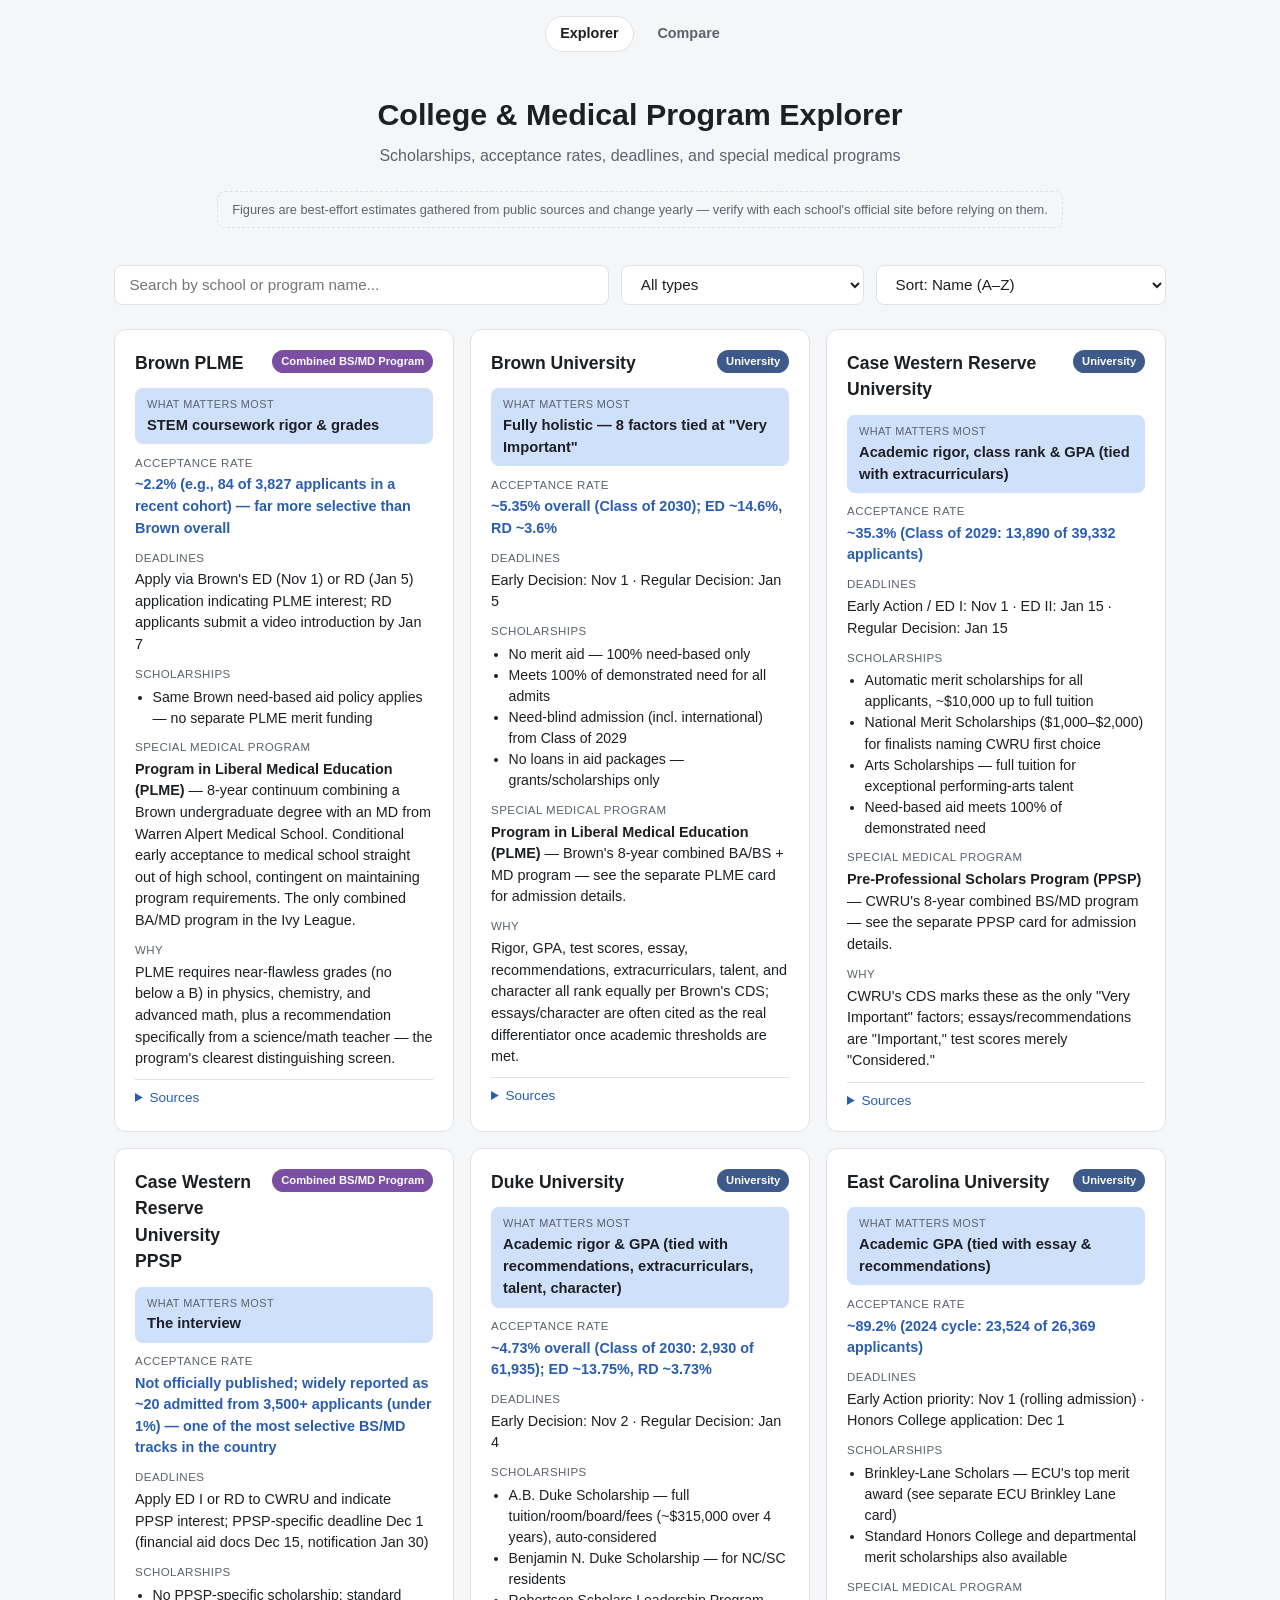
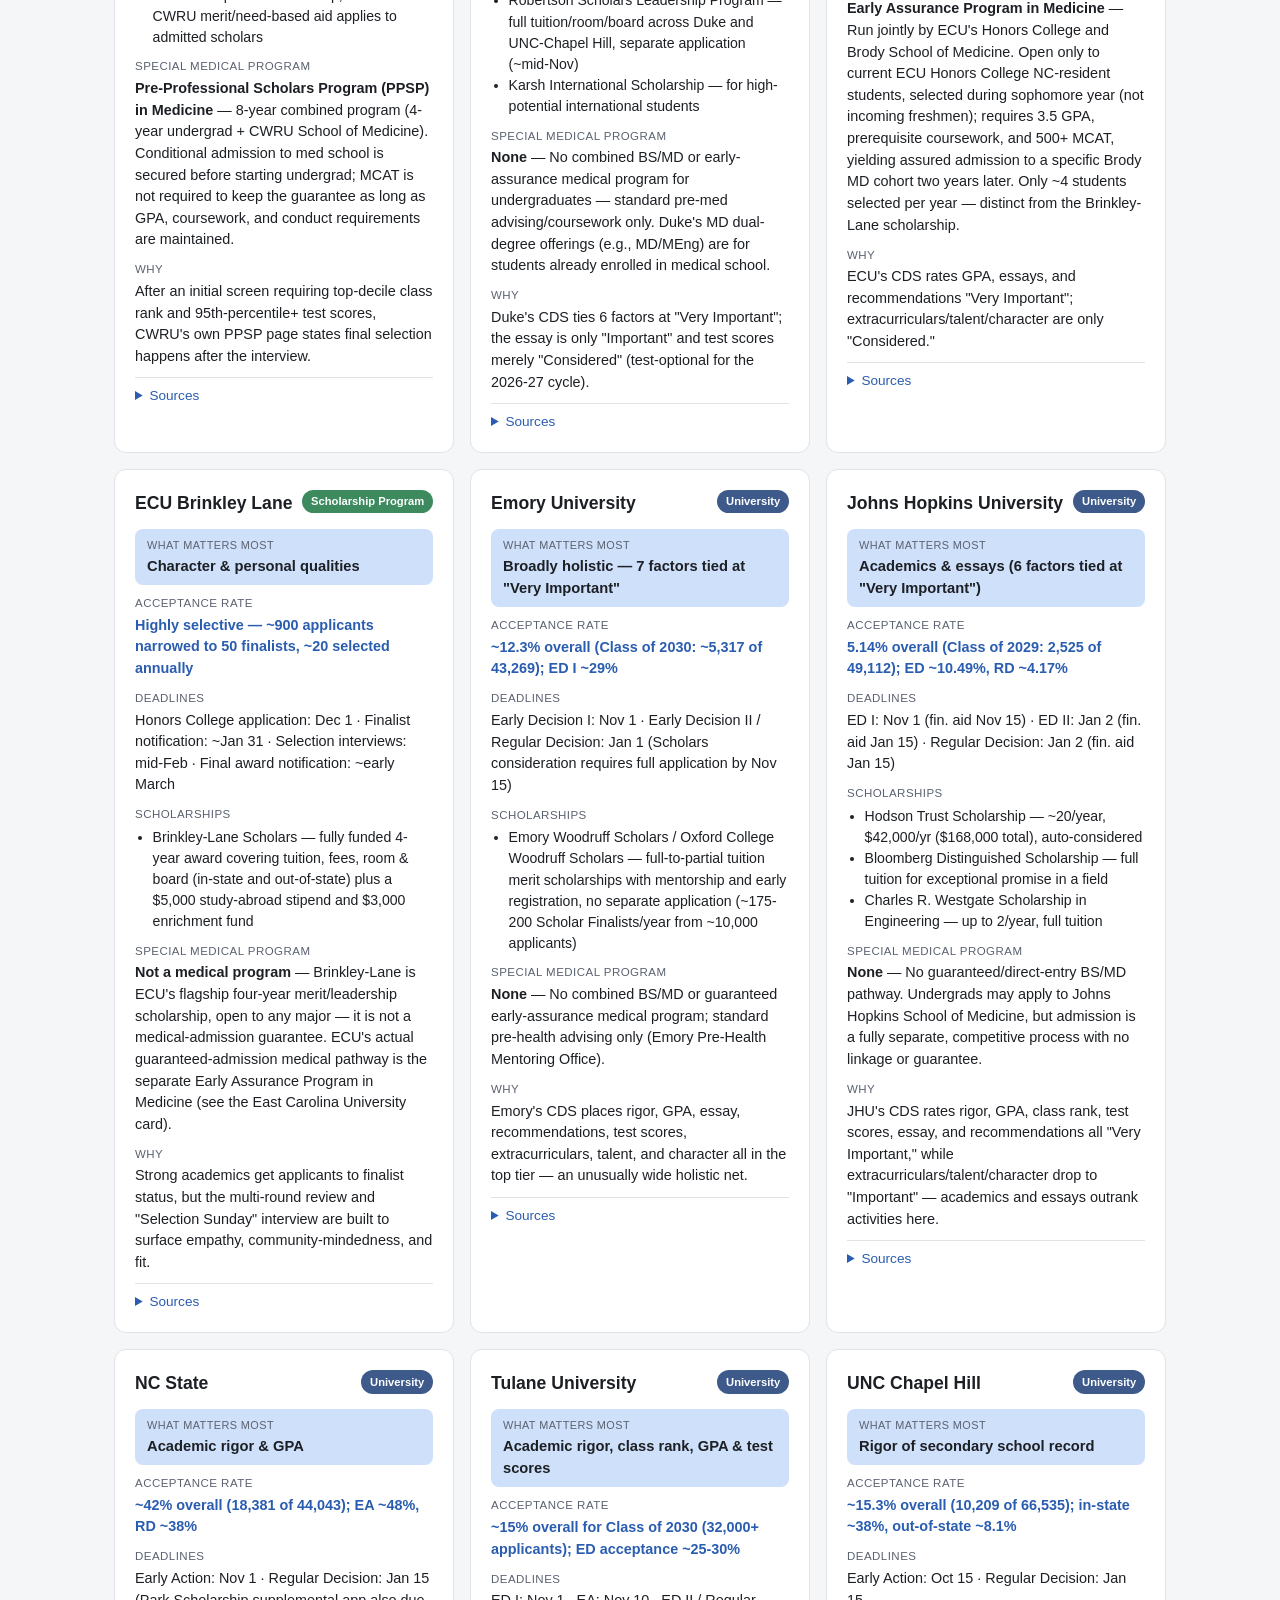
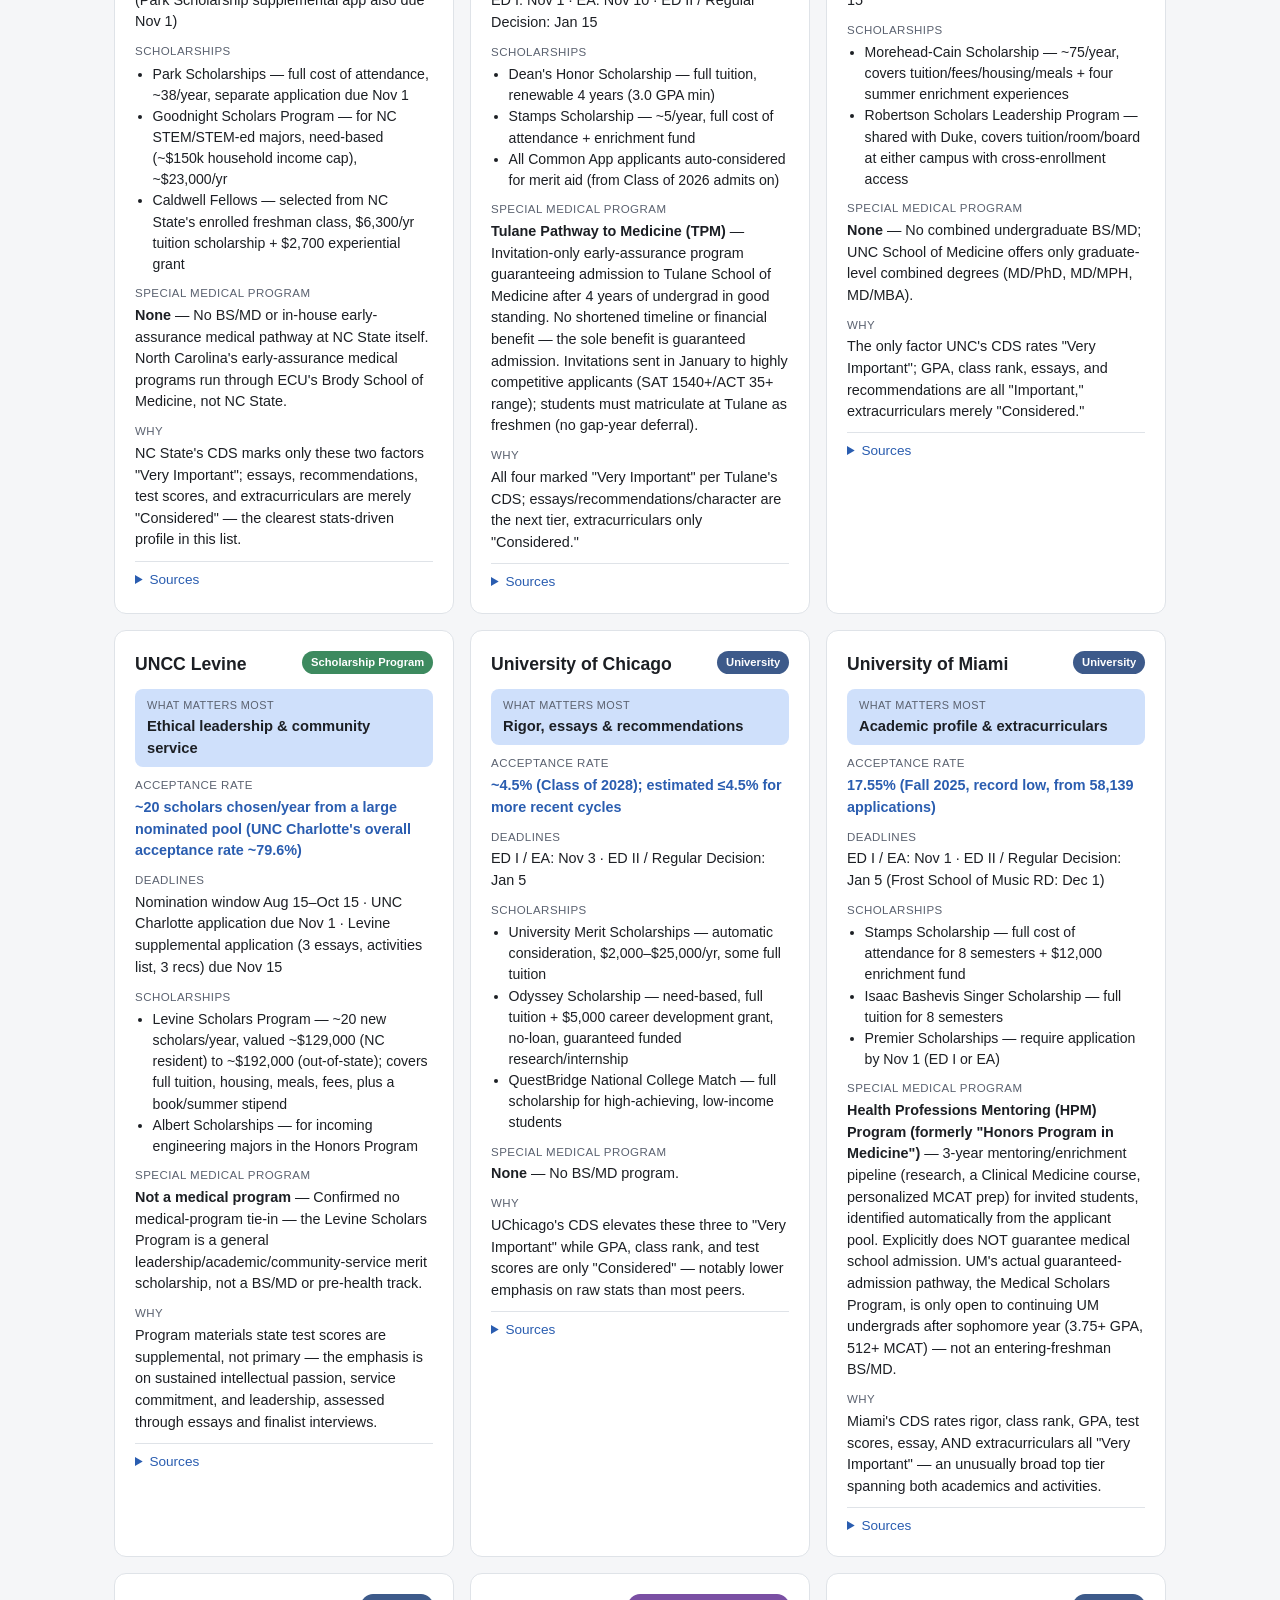
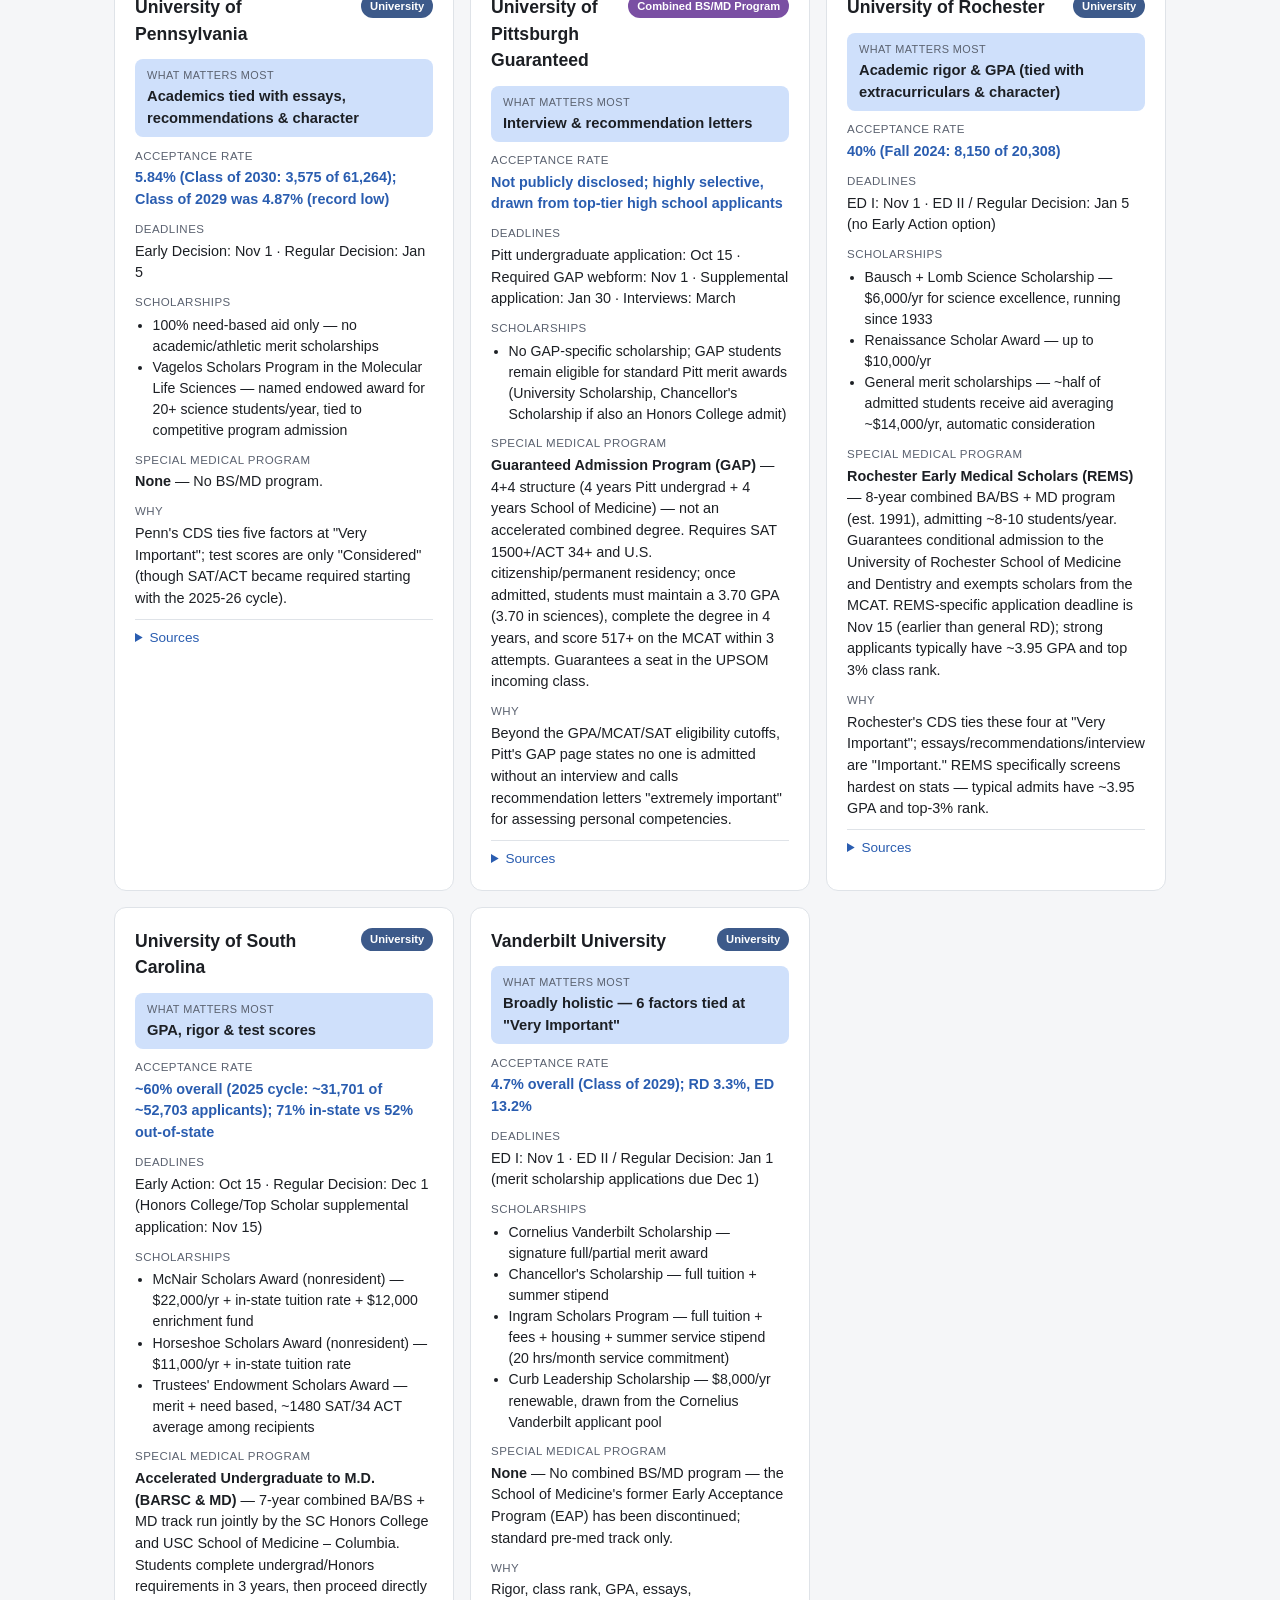
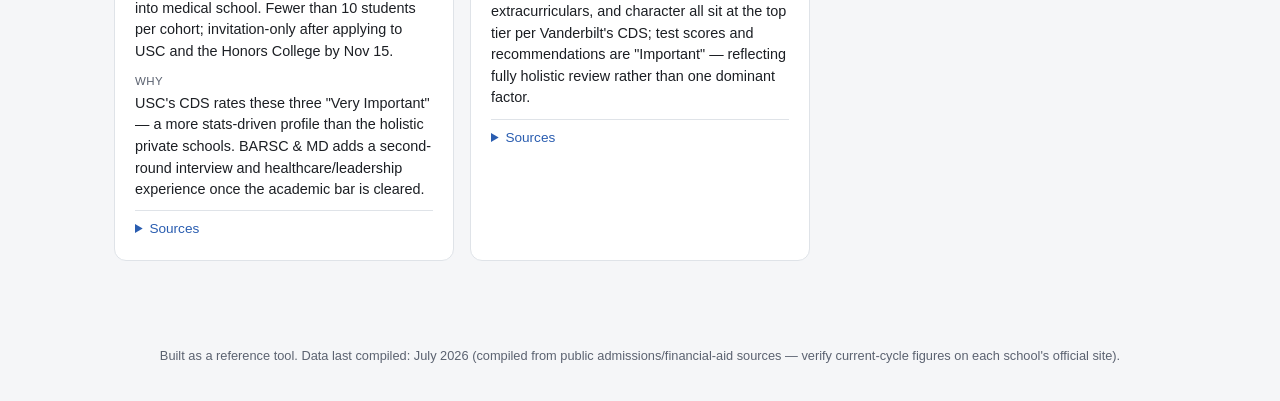
==== index.html @ 8b95f92d "Add files via upload" ====
<!DOCTYPE html>
<html lang="en">
<head>
<meta charset="UTF-8">
<meta name="viewport" content="width=device-width, initial-scale=1.0">
<title>College &amp; Medical Program Explorer</title>
<link rel="stylesheet" href="style.css">
</head>
<body>
<nav class="site-nav">
  <a href="index.html" class="nav-link active">Explorer</a>
  <a href="compare.html" class="nav-link">Compare</a>
</nav>

<header class="site-header">
  <h1>College &amp; Medical Program Explorer</h1>
  <p class="subtitle">Scholarships, acceptance rates, deadlines, and special medical programs</p>
  <p class="disclaimer">Figures are best-effort estimates gathered from public sources and change yearly — verify with each school's official site before relying on them.</p>
</header>

<div class="controls">
  <input type="text" id="search" placeholder="Search by school or program name..." />
  <select id="typeFilter">
    <option value="all">All types</option>
    <option value="University">Universities</option>
    <option value="Combined BS/MD Program">Combined BS/MD Programs</option>
    <option value="Scholarship Program">Scholarship Programs</option>
  </select>
  <select id="sortBy">
    <option value="name">Sort: Name (A–Z)</option>
    <option value="acceptance">Sort: Acceptance Rate (lowest first)</option>
  </select>
</div>

<main id="cardGrid" class="card-grid"></main>

<p id="emptyState" class="empty-state" hidden>No schools match your search.</p>

<footer class="site-footer">
  <p>Built as a reference tool. Data last compiled: <span id="lastUpdated"></span>.</p>
</footer>

<script src="data.js"></script>
<script src="script.js"></script>
</body>
</html>
---- style.css ----
:root {
  --bg: #0f1115;
  --surface: #1a1d24;
  --surface-hover: #21252e;
  --border: #2c313c;
  --text: #e8eaed;
  --text-dim: #9aa0aa;
  --accent: #6ea8fe;
  --accent-dim: #3d5a8a;
  --tag-university: #3d5a8a;
  --tag-program: #7a4fa3;
  --tag-scholarship: #3d8a5f;
}

@media (prefers-color-scheme: light) {
  :root {
    --bg: #f5f6f8;
    --surface: #ffffff;
    --surface-hover: #eef1f5;
    --border: #dfe3e8;
    --text: #1c1f24;
    --text-dim: #5b6270;
    --accent: #2a5db0;
    --accent-dim: #cfe0fb;
  }
}

:root[data-theme="dark"] {
  --bg: #0f1115;
  --surface: #1a1d24;
  --surface-hover: #21252e;
  --border: #2c313c;
  --text: #e8eaed;
  --text-dim: #9aa0aa;
  --accent: #6ea8fe;
  --accent-dim: #3d5a8a;
}

:root[data-theme="light"] {
  --bg: #f5f6f8;
  --surface: #ffffff;
  --surface-hover: #eef1f5;
  --border: #dfe3e8;
  --text: #1c1f24;
  --text-dim: #5b6270;
  --accent: #2a5db0;
  --accent-dim: #cfe0fb;
}

* { box-sizing: border-box; }

body {
  margin: 0;
  font-family: -apple-system, BlinkMacSystemFont, "Segoe UI", Roboto, Helvetica, Arial, sans-serif;
  background: var(--bg);
  color: var(--text);
  line-height: 1.5;
}

.site-nav {
  display: flex;
  justify-content: center;
  gap: 0.5rem;
  padding: 1rem 1.5rem 0;
}

.nav-link {
  color: var(--text-dim);
  text-decoration: none;
  font-size: 0.9rem;
  font-weight: 600;
  padding: 0.4rem 0.9rem;
  border-radius: 999px;
  border: 1px solid transparent;
}

.nav-link:hover {
  background: var(--surface-hover);
}

.nav-link.active {
  color: var(--text);
  background: var(--surface);
  border-color: var(--border);
}

.site-header {
  padding: 2.5rem 1.5rem 1.5rem;
  text-align: center;
  max-width: 900px;
  margin: 0 auto;
}

.site-header h1 {
  margin: 0 0 0.4rem;
  font-size: 1.9rem;
}

.subtitle {
  margin: 0 0 0.6rem;
  color: var(--text-dim);
}

.disclaimer {
  font-size: 0.8rem;
  color: var(--text-dim);
  border: 1px dashed var(--border);
  border-radius: 8px;
  padding: 0.5rem 0.9rem;
  display: inline-block;
}

.controls {
  max-width: 1100px;
  margin: 0 auto 1.5rem;
  padding: 0 1.5rem;
  display: flex;
  gap: 0.75rem;
  flex-wrap: wrap;
}

.controls input,
.controls select {
  background: var(--surface);
  color: var(--text);
  border: 1px solid var(--border);
  border-radius: 8px;
  padding: 0.6rem 0.9rem;
  font-size: 0.95rem;
}

#search {
  flex: 1 1 260px;
}

.controls select {
  flex: 0 1 220px;
}

.card-grid {
  max-width: 1100px;
  margin: 0 auto;
  padding: 0 1.5rem 3rem;
  display: grid;
  grid-template-columns: repeat(auto-fill, minmax(320px, 1fr));
  gap: 1rem;
}

.card {
  background: var(--surface);
  border: 1px solid var(--border);
  border-radius: 12px;
  padding: 1.25rem;
  transition: background 0.15s ease, transform 0.15s ease;
}

.card:hover {
  background: var(--surface-hover);
}

.card-top {
  display: flex;
  justify-content: space-between;
  align-items: flex-start;
  gap: 0.5rem;
  margin-bottom: 0.5rem;
}

.card h2 {
  font-size: 1.1rem;
  margin: 0;
}

.tag {
  font-size: 0.7rem;
  font-weight: 600;
  padding: 0.2rem 0.55rem;
  border-radius: 999px;
  white-space: nowrap;
  color: #fff;
}

.tag.university { background: var(--tag-university); }
.tag.combined-bs-md-program { background: var(--tag-program); }
.tag.scholarship-program { background: var(--tag-scholarship); }

.top-factor {
  margin-top: 0.75rem;
  padding: 0.5rem 0.75rem;
  border-radius: 8px;
  background: var(--accent-dim);
  display: flex;
  flex-direction: column;
  gap: 0.1rem;
}

.top-factor-label {
  font-size: 0.68rem;
  text-transform: uppercase;
  letter-spacing: 0.04em;
  color: var(--text-dim);
}

.top-factor-value {
  font-size: 0.92rem;
  font-weight: 700;
  color: var(--text);
}

.card .field {
  margin-top: 0.65rem;
}

.card .field-label {
  font-size: 0.72rem;
  text-transform: uppercase;
  letter-spacing: 0.04em;
  color: var(--text-dim);
  margin-bottom: 0.15rem;
}

.card .field-value {
  font-size: 0.9rem;
}

.card .acceptance-rate {
  font-weight: 700;
  color: var(--accent);
}

.card ul {
  margin: 0.2rem 0 0;
  padding-left: 1.1rem;
  font-size: 0.88rem;
}

.card details {
  margin-top: 0.6rem;
  border-top: 1px solid var(--border);
  padding-top: 0.5rem;
}

.card summary {
  cursor: pointer;
  font-size: 0.85rem;
  color: var(--accent);
}

.source-links {
  margin-top: 0.5rem;
  font-size: 0.75rem;
}

.source-links a {
  color: var(--text-dim);
  margin-right: 0.5rem;
}

.empty-state {
  text-align: center;
  color: var(--text-dim);
  padding: 2rem;
}

.site-footer {
  text-align: center;
  color: var(--text-dim);
  font-size: 0.8rem;
  padding: 1.5rem;
}

.picker {
  max-width: 1100px;
  margin: 0 auto 1.5rem;
  padding: 0 1.5rem;
  position: relative;
}

.picker input {
  width: 100%;
  background: var(--surface);
  color: var(--text);
  border: 1px solid var(--border);
  border-radius: 8px;
  padding: 0.6rem 0.9rem;
  font-size: 0.95rem;
}

.picker-results {
  position: absolute;
  left: 1.5rem;
  right: 1.5rem;
  top: calc(100% - 0.25rem);
  background: var(--surface);
  border: 1px solid var(--border);
  border-radius: 8px;
  max-height: 260px;
  overflow-y: auto;
  z-index: 10;
  box-shadow: 0 8px 24px rgba(0, 0, 0, 0.25);
}

.picker-item {
  padding: 0.55rem 0.9rem;
  cursor: pointer;
  font-size: 0.9rem;
}

.picker-item:hover {
  background: var(--surface-hover);
}

.picker-item-empty {
  color: var(--text-dim);
  cursor: default;
}

.selected-chips {
  display: flex;
  flex-wrap: wrap;
  gap: 0.5rem;
  margin-top: 0.75rem;
}

.chip {
  display: inline-flex;
  align-items: center;
  gap: 0.4rem;
  background: var(--accent-dim);
  color: var(--text);
  border-radius: 999px;
  padding: 0.35rem 0.5rem 0.35rem 0.9rem;
  font-size: 0.85rem;
  font-weight: 600;
}

.chip-remove {
  background: none;
  border: none;
  color: inherit;
  font-size: 1rem;
  line-height: 1;
  cursor: pointer;
  padding: 0.1rem 0.35rem;
  border-radius: 999px;
}

.chip-remove:hover {
  background: rgba(0, 0, 0, 0.15);
}

.compare-table-wrap {
  max-width: 1300px;
  margin: 0 auto;
  padding: 0 1.5rem 3rem;
  overflow-x: auto;
}

.compare-table {
  border-collapse: collapse;
  width: 100%;
  min-width: 640px;
  background: var(--surface);
  border: 1px solid var(--border);
  border-radius: 12px;
  overflow: hidden;
}

.compare-table th,
.compare-table td {
  border: 1px solid var(--border);
  padding: 0.65rem 0.85rem;
  font-size: 0.87rem;
  text-align: left;
  vertical-align: top;
}

.compare-table thead th {
  background: var(--surface-hover);
  font-size: 0.95rem;
  min-width: 200px;
}

.compare-table .row-label-col {
  font-weight: 600;
  color: var(--text-dim);
  white-space: nowrap;
  background: var(--surface-hover);
}

.compare-table .section-row td {
  background: var(--accent-dim);
  font-weight: 700;
  text-transform: uppercase;
  letter-spacing: 0.04em;
  font-size: 0.72rem;
}
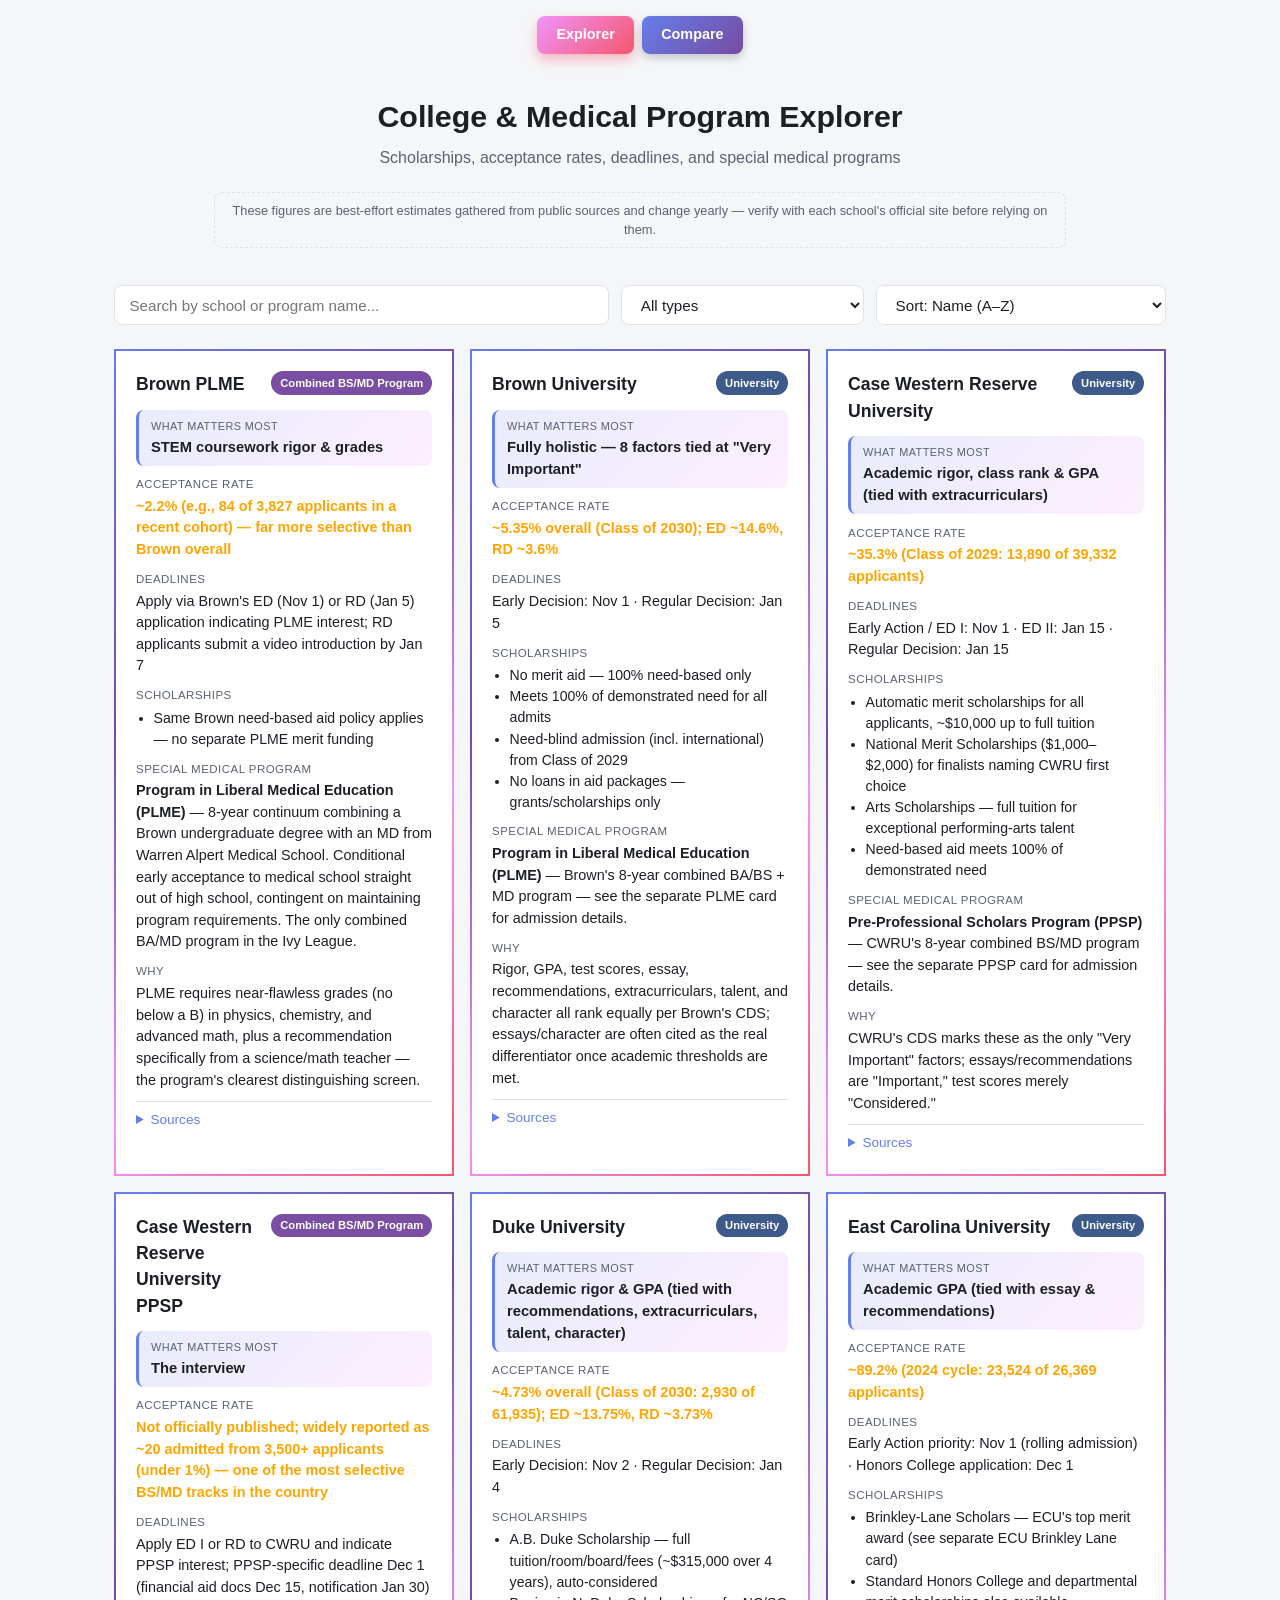
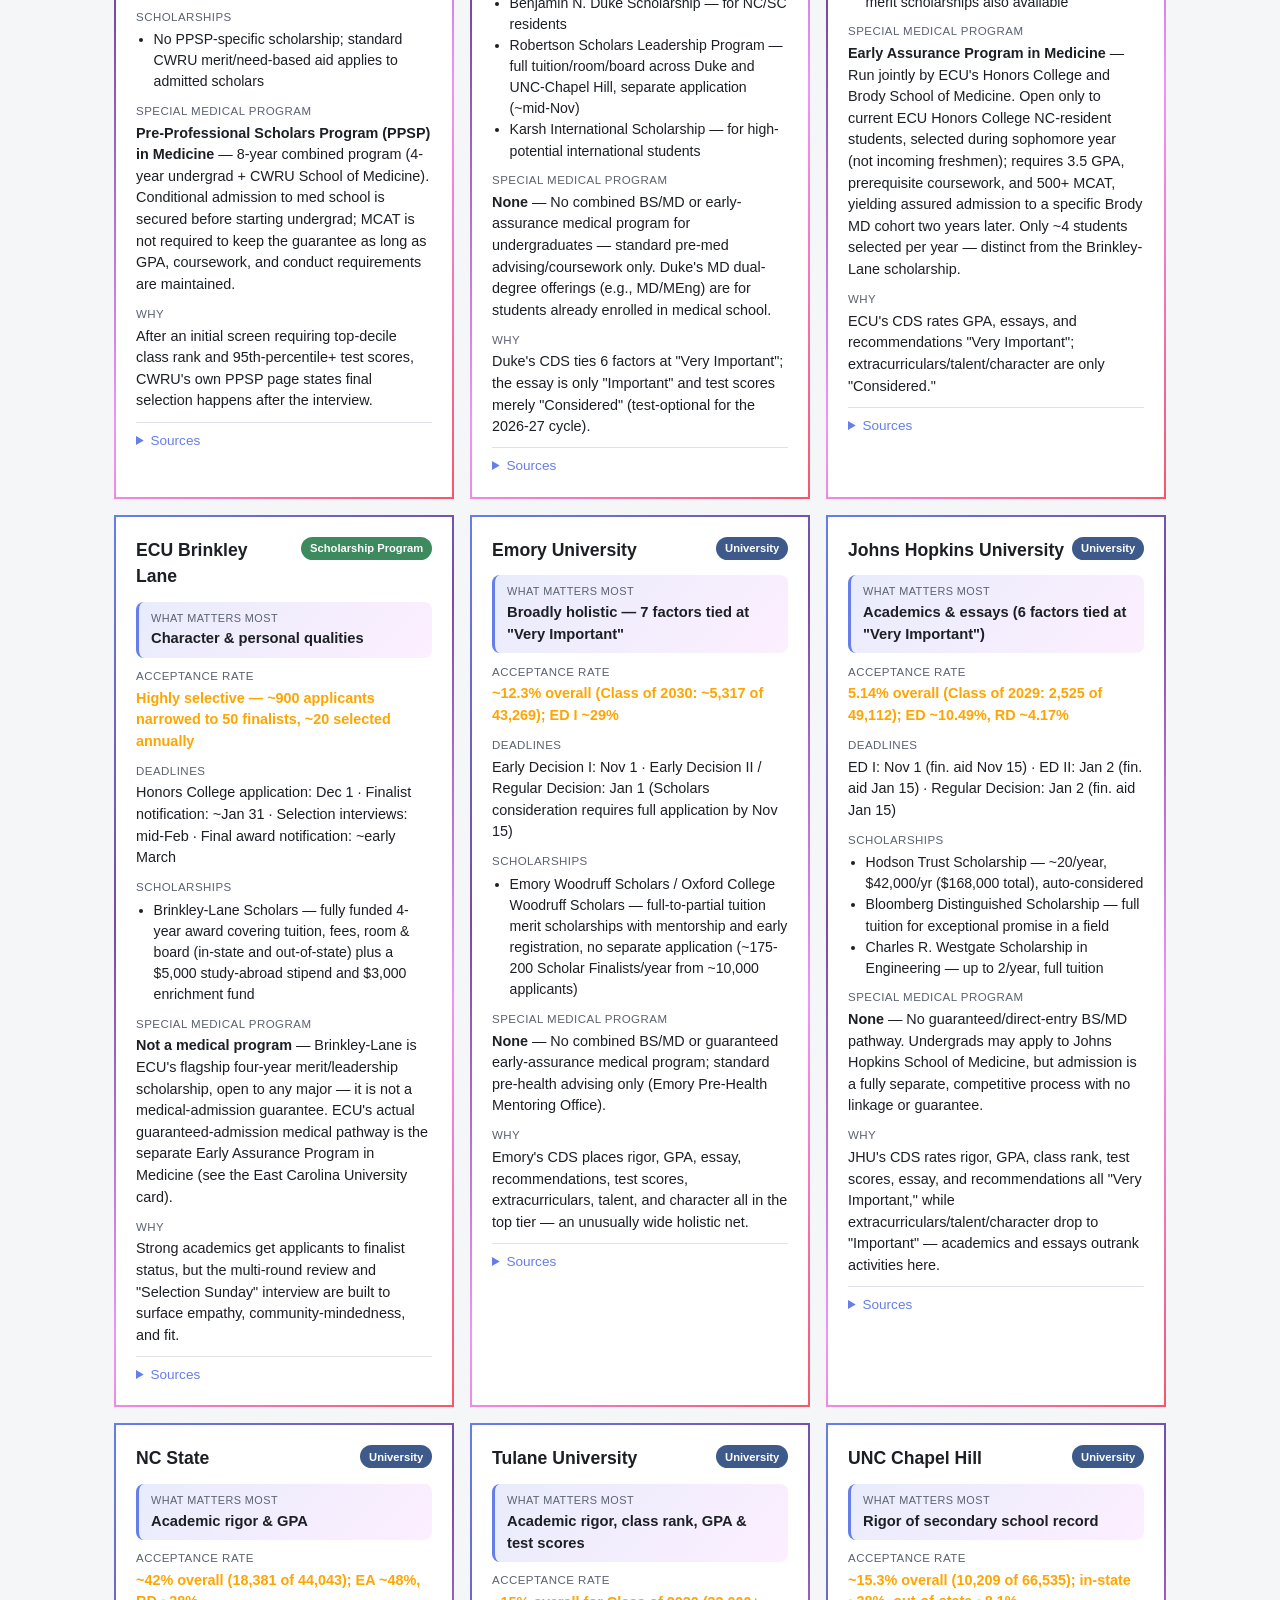
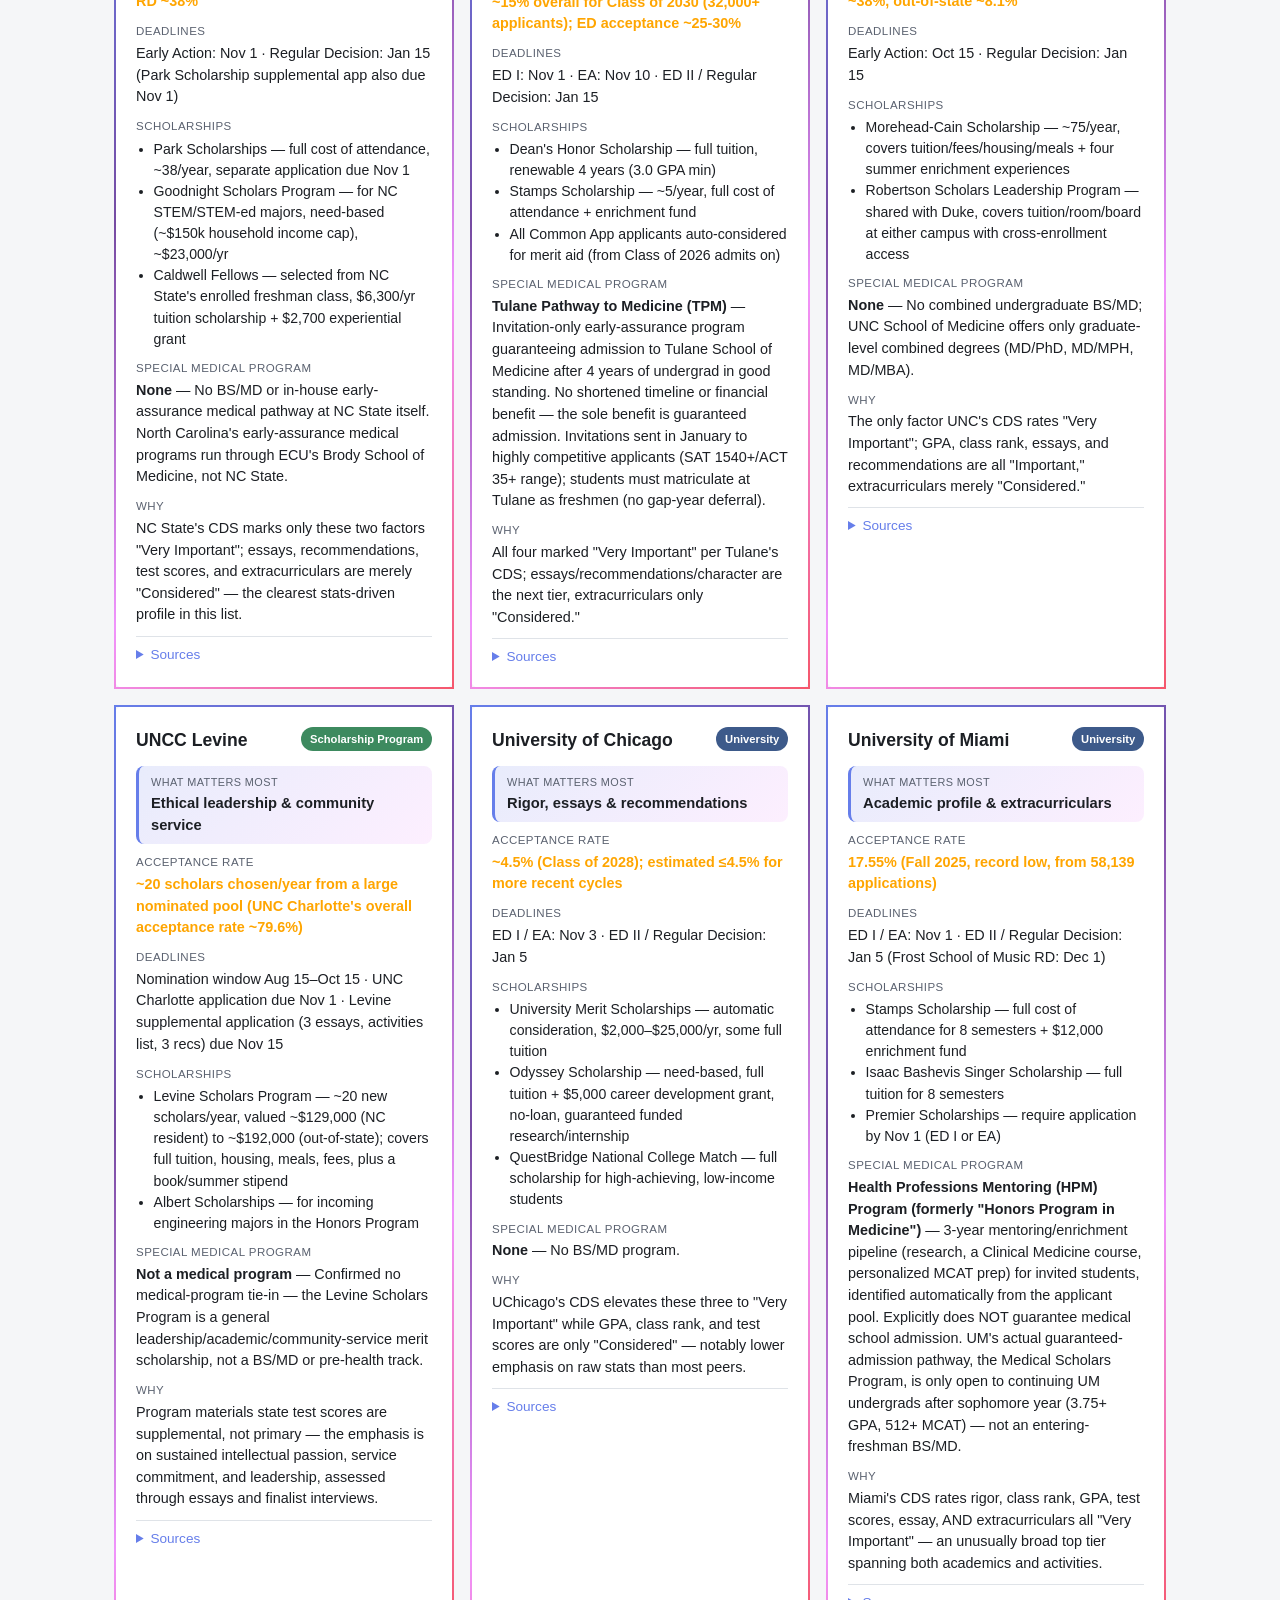
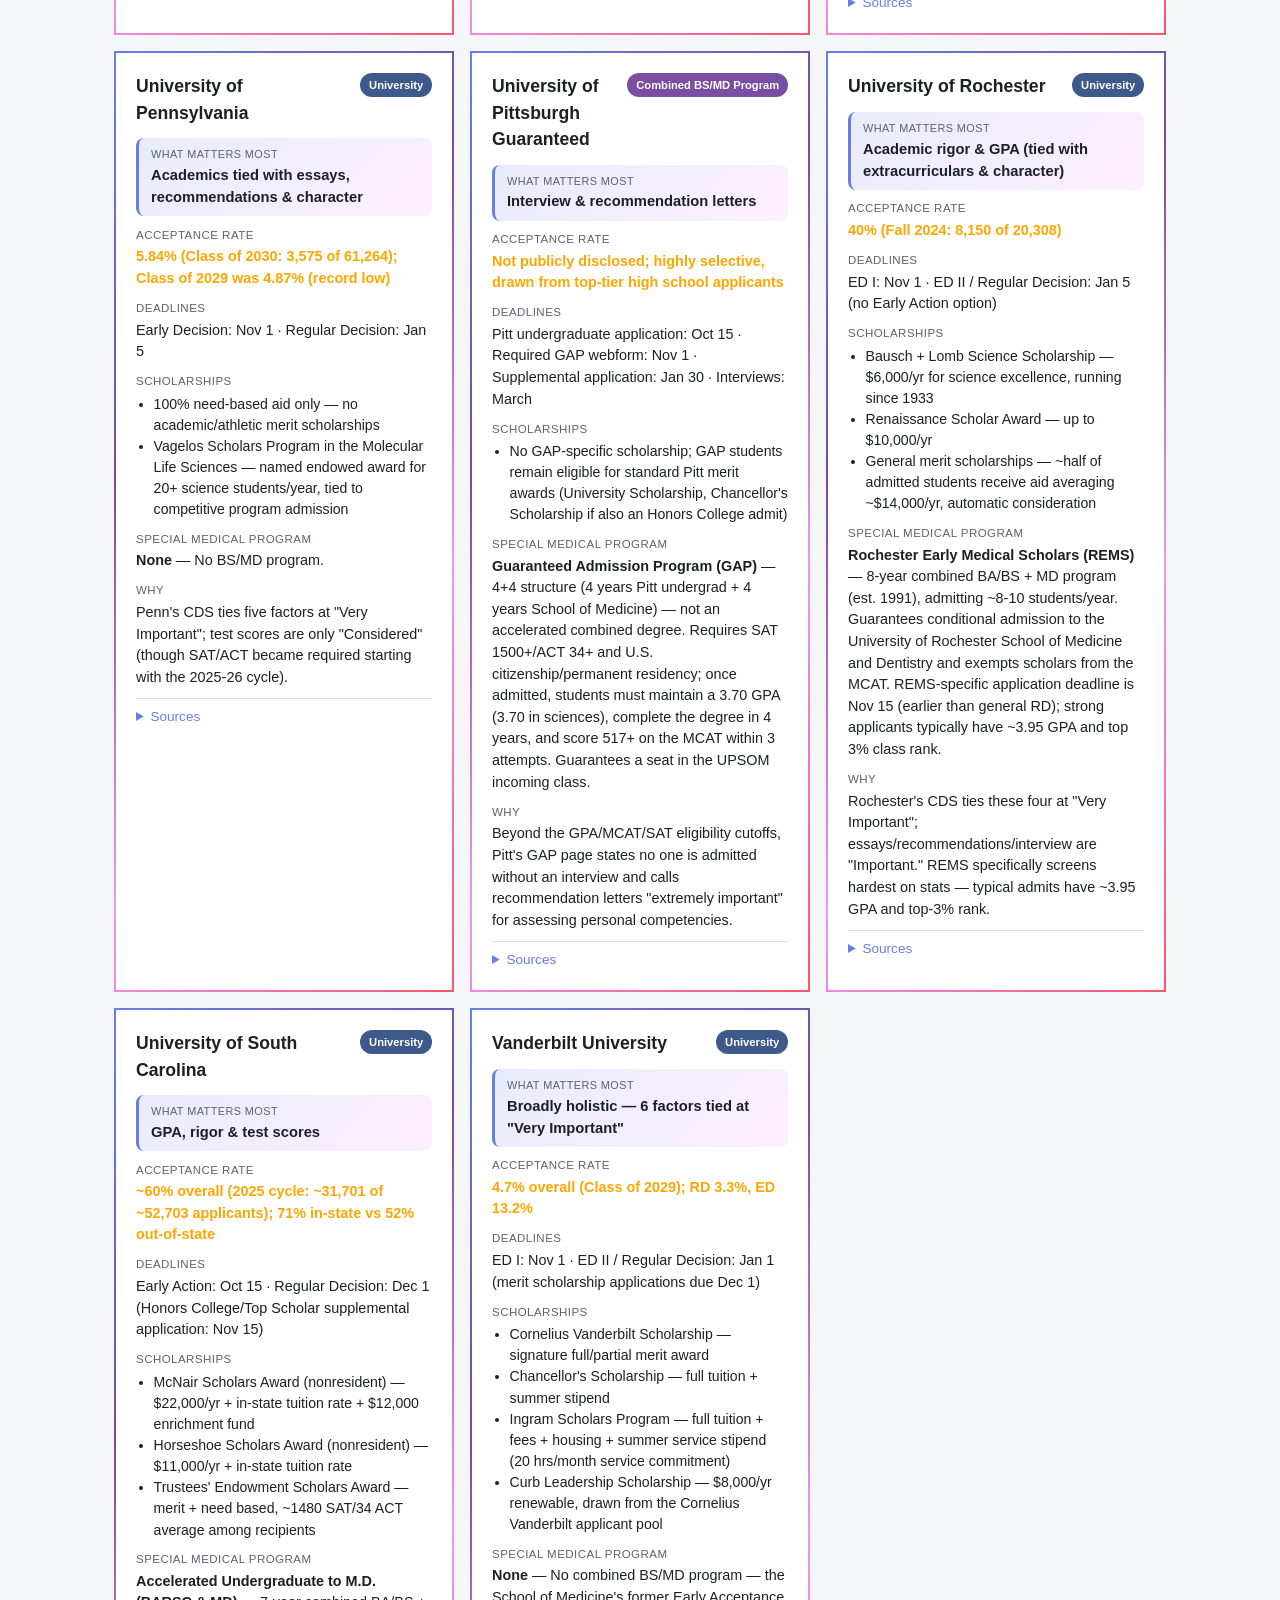
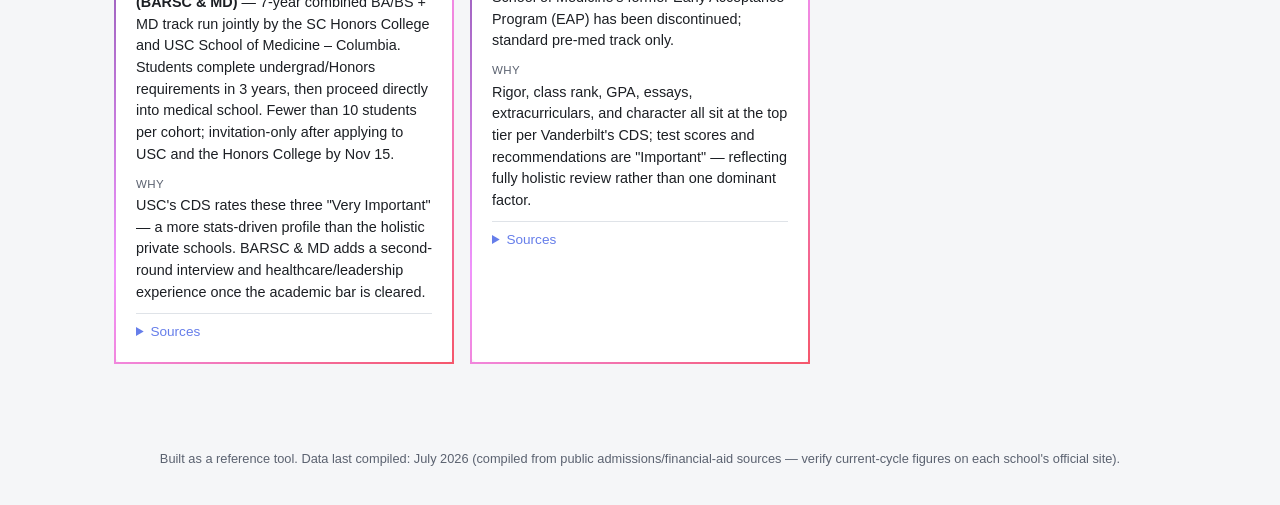
==== commit 812523f5: "Update disclaimer text for clarity" ====
--- a/index.html
+++ b/index.html
@@ -15,7 +15,7 @@
 <header class="site-header">
   <h1>College &amp; Medical Program Explorer</h1>
   <p class="subtitle">Scholarships, acceptance rates, deadlines, and special medical programs</p>
-  <p class="disclaimer">Figures are best-effort estimates gathered from public sources and change yearly — verify with each school's official site before relying on them.</p>
+  <p class="disclaimer">These figures are best-effort estimates gathered from public sources and change yearly — verify with each school's official site before relying on them.</p>
 </header>
 
 <div class="controls">
--- a/style.css
+++ b/style.css
@@ -65,23 +65,33 @@
 }
 
 .nav-link {
-  color: var(--text-dim);
+  color: #fff;
   text-decoration: none;
   font-size: 0.9rem;
   font-weight: 600;
-  padding: 0.4rem 0.9rem;
-  border-radius: 999px;
-  border: 1px solid transparent;
+  padding: 0.5rem 1.2rem;
+  border-radius: 8px;
+  border: none;
+  background: linear-gradient(135deg, #667eea 0%, #764ba2 100%);
+  transition: all 0.3s ease;
+  box-shadow: 0 4px 8px rgba(0, 0, 0, 0.2);
+  cursor: pointer;
 }
 
 .nav-link:hover {
-  background: var(--surface-hover);
+  background: linear-gradient(135deg, #764ba2 0%, #667eea 100%);
+  transform: translateY(-2px);
+  box-shadow: 0 6px 12px rgba(102, 126, 234, 0.4);
 }
 
 .nav-link.active {
-  color: var(--text);
-  background: var(--surface);
-  border-color: var(--border);
+  background: linear-gradient(135deg, #f093fb 0%, #f5576c 100%);
+  box-shadow: 0 6px 12px rgba(245, 87, 108, 0.4);
+}
+
+.nav-link.active:hover {
+  background: linear-gradient(135deg, #f5576c 0%, #f093fb 100%);
+  transform: translateY(-2px);
 }
 
 .site-header {
@@ -148,14 +158,35 @@
 
 .card {
   background: var(--surface);
-  border: 1px solid var(--border);
+  border: 2px solid;
+  border-image: linear-gradient(135deg, #667eea, #764ba2, #f093fb, #f5576c) 1;
   border-radius: 12px;
   padding: 1.25rem;
-  transition: background 0.15s ease, transform 0.15s ease;
+  transition: all 0.3s ease;
+  position: relative;
+  overflow: hidden;
+}
+
+.card::before {
+  content: '';
+  position: absolute;
+  top: 0;
+  left: 0;
+  right: 0;
+  height: 3px;
+  background: linear-gradient(90deg, #667eea, #764ba2, #f093fb, #f5576c);
+  opacity: 0;
+  transition: opacity 0.3s ease;
 }
 
 .card:hover {
   background: var(--surface-hover);
+  transform: translateY(-3px);
+  box-shadow: 0 8px 16px rgba(102, 126, 234, 0.2);
+}
+
+.card:hover::before {
+  opacity: 1;
 }
 
 .card-top {
@@ -188,7 +219,8 @@
   margin-top: 0.75rem;
   padding: 0.5rem 0.75rem;
   border-radius: 8px;
-  background: var(--accent-dim);
+  background: linear-gradient(135deg, rgba(102, 126, 234, 0.15), rgba(240, 147, 251, 0.15));
+  border-left: 3px solid #667eea;
   display: flex;
   flex-direction: column;
   gap: 0.1rem;
@@ -225,7 +257,7 @@
 
 .card .acceptance-rate {
   font-weight: 700;
-  color: var(--accent);
+  color: #ffa500;
 }
 
 .card ul {
@@ -243,7 +275,7 @@
 .card summary {
   cursor: pointer;
   font-size: 0.85rem;
-  color: var(--accent);
+  color: #667eea;
 }
 
 .source-links {
@@ -326,12 +358,13 @@
   display: inline-flex;
   align-items: center;
   gap: 0.4rem;
-  background: var(--accent-dim);
+  background: linear-gradient(135deg, rgba(102, 126, 234, 0.25), rgba(240, 147, 251, 0.25));
   color: var(--text);
   border-radius: 999px;
   padding: 0.35rem 0.5rem 0.35rem 0.9rem;
   font-size: 0.85rem;
   font-weight: 600;
+  border: 1px solid rgba(102, 126, 234, 0.4);
 }
 
 .chip-remove {
@@ -376,7 +409,7 @@
 }
 
 .compare-table thead th {
-  background: var(--surface-hover);
+  background: linear-gradient(135deg, rgba(102, 126, 234, 0.1), rgba(240, 147, 251, 0.1));
   font-size: 0.95rem;
   min-width: 200px;
 }
@@ -389,7 +422,7 @@
 }
 
 .compare-table .section-row td {
-  background: var(--accent-dim);
+  background: linear-gradient(135deg, rgba(102, 126, 234, 0.15), rgba(240, 147, 251, 0.15));
   font-weight: 700;
   text-transform: uppercase;
   letter-spacing: 0.04em;
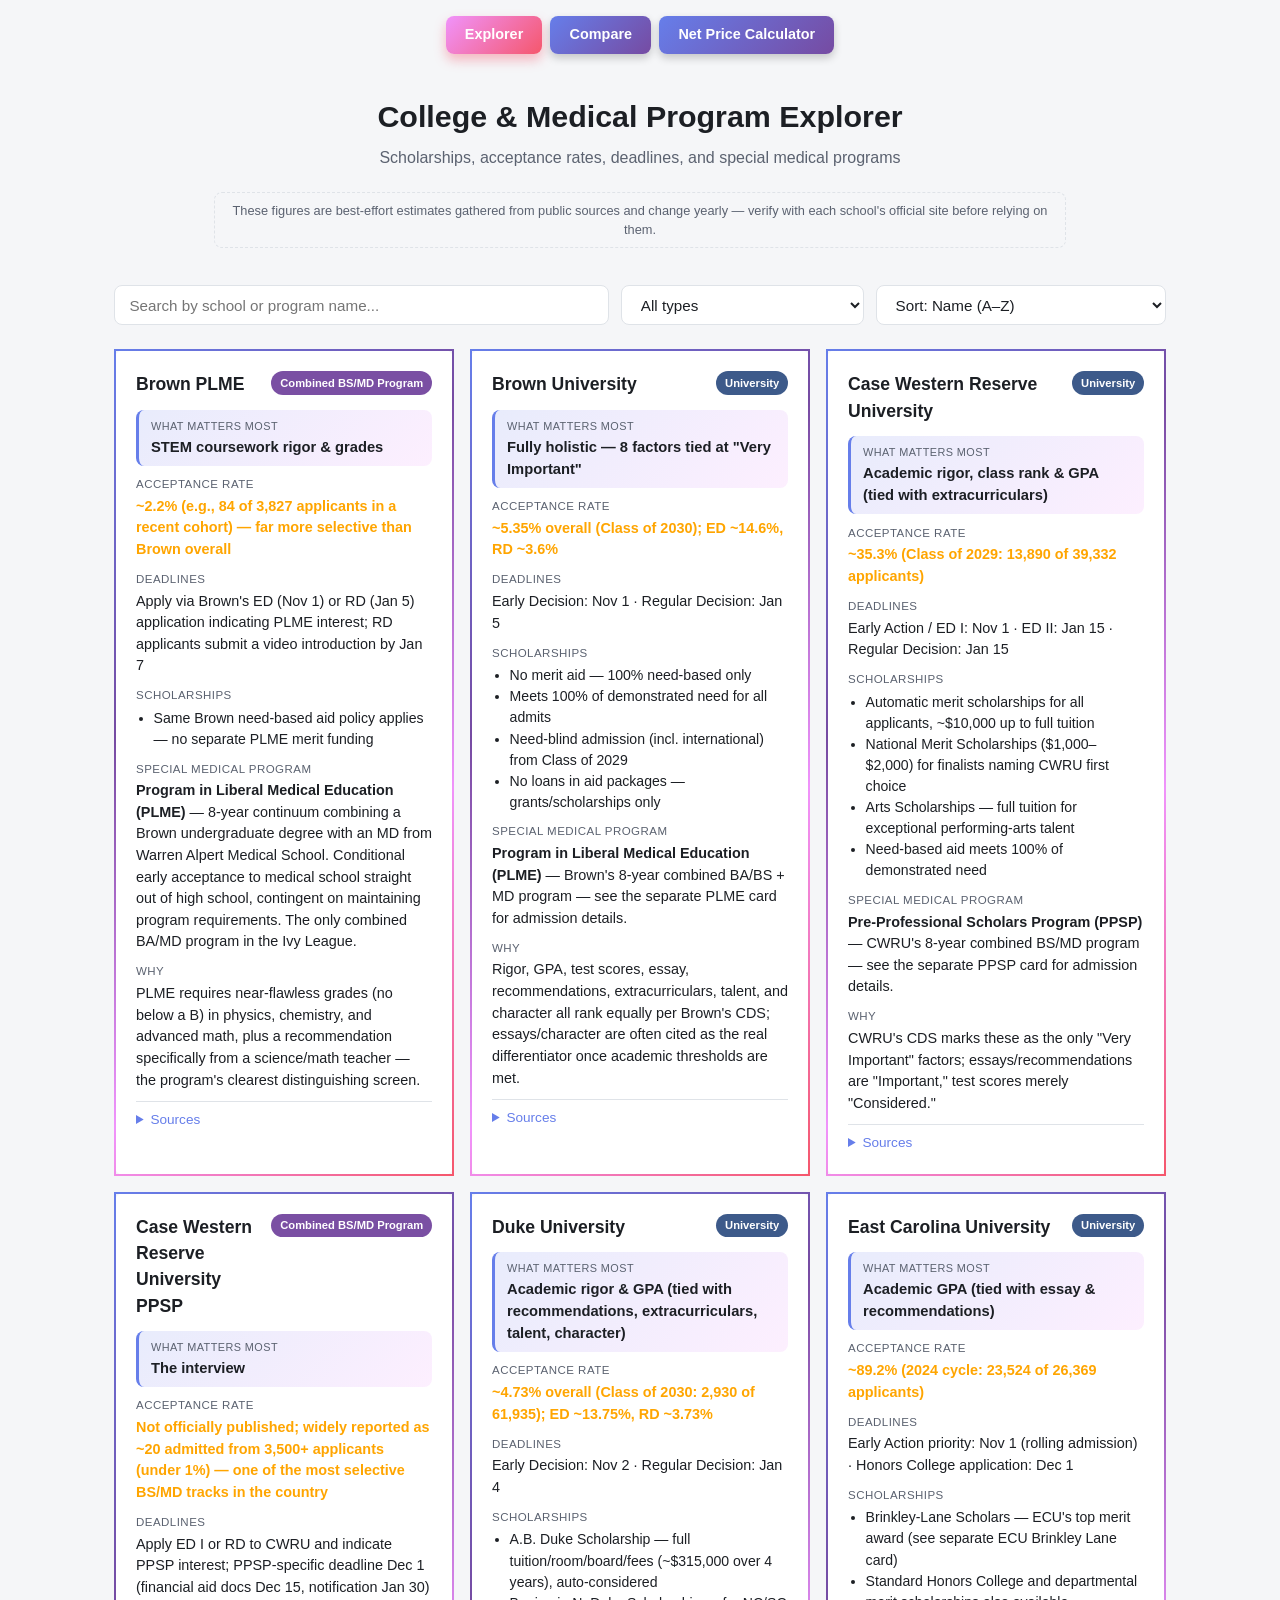
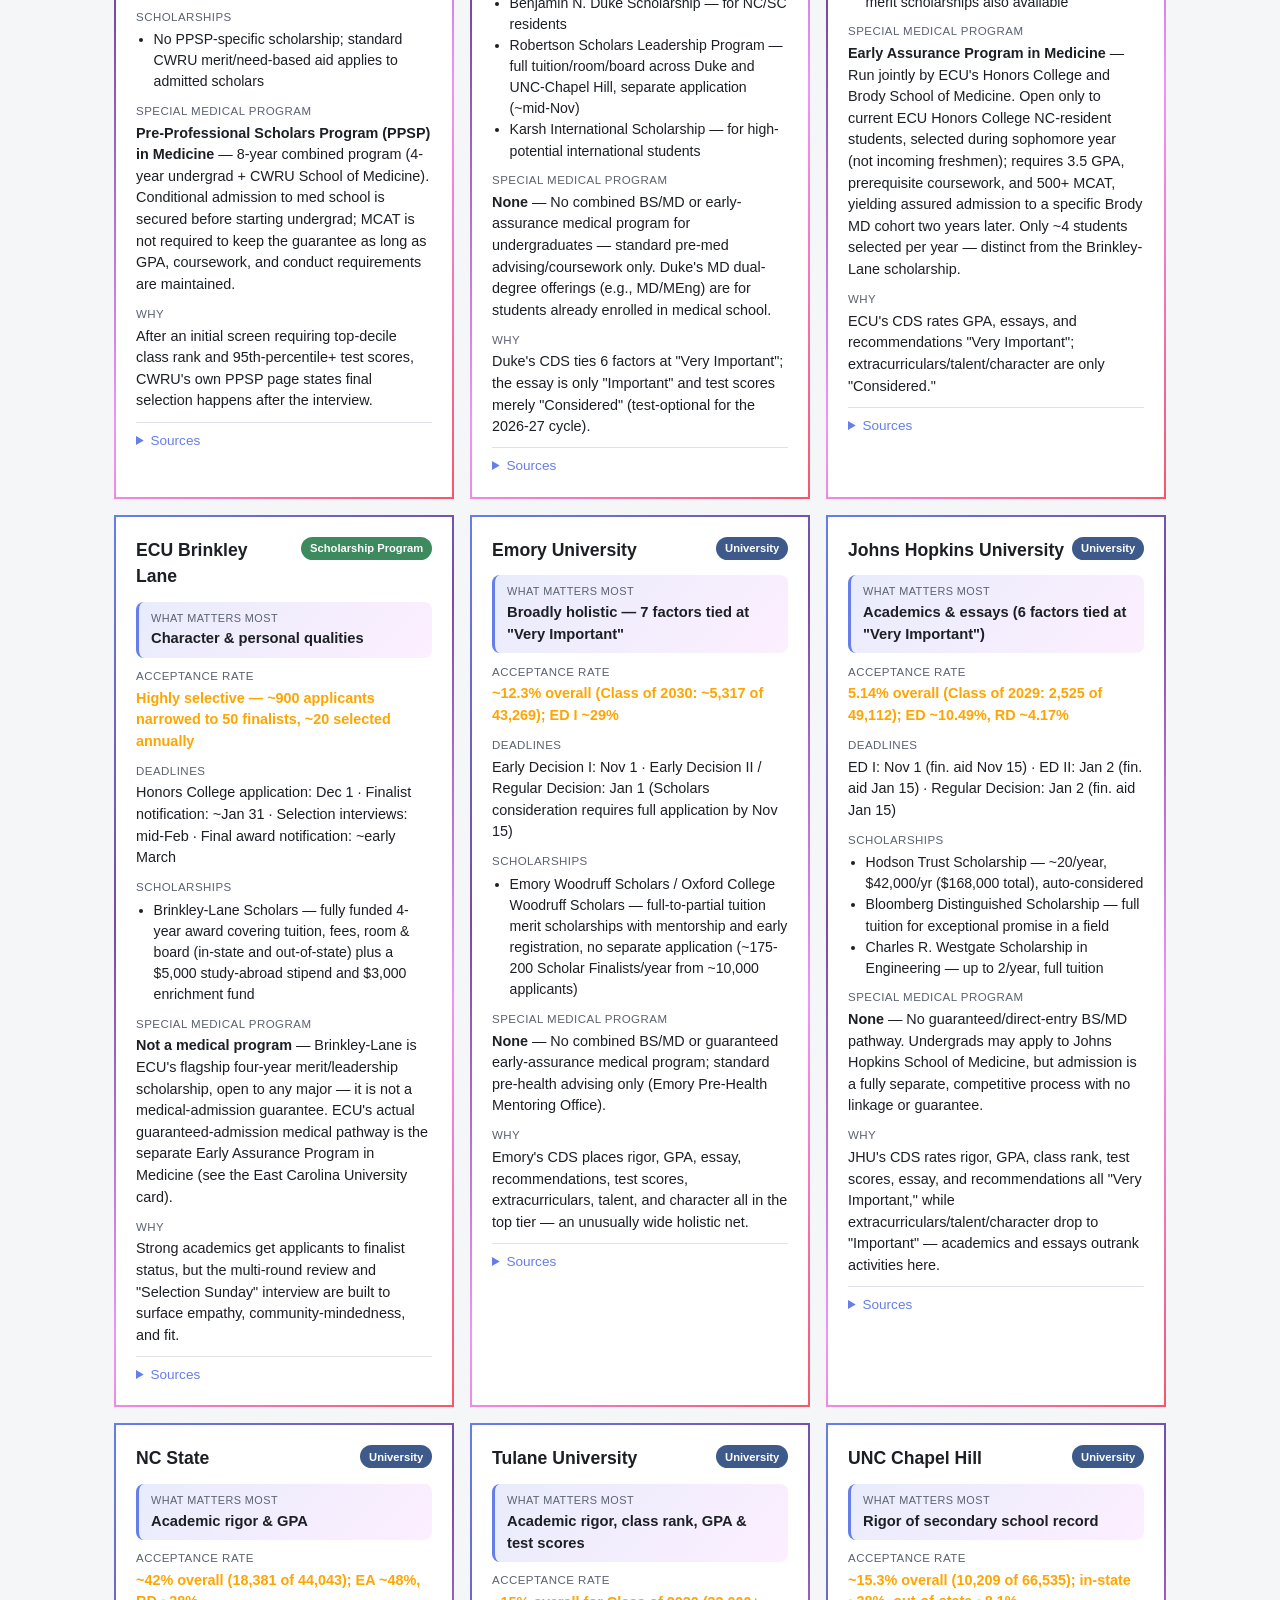
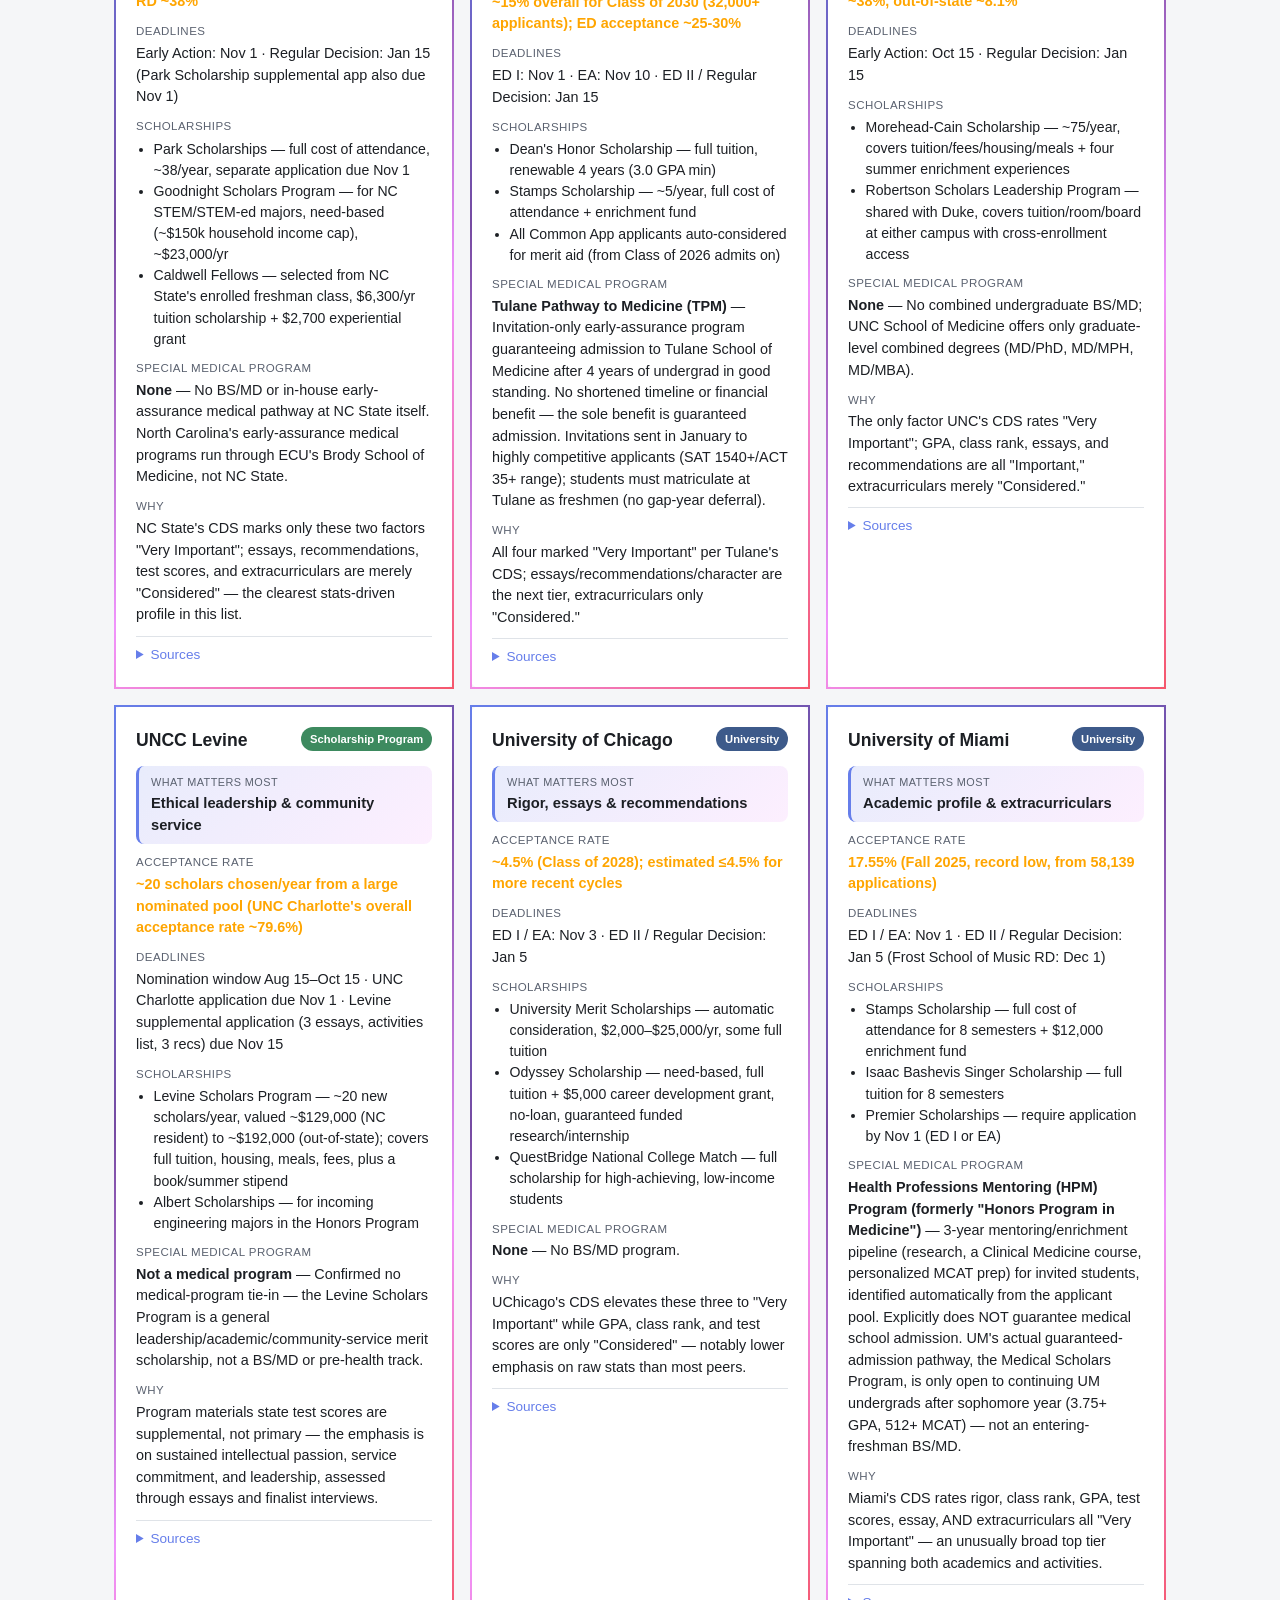
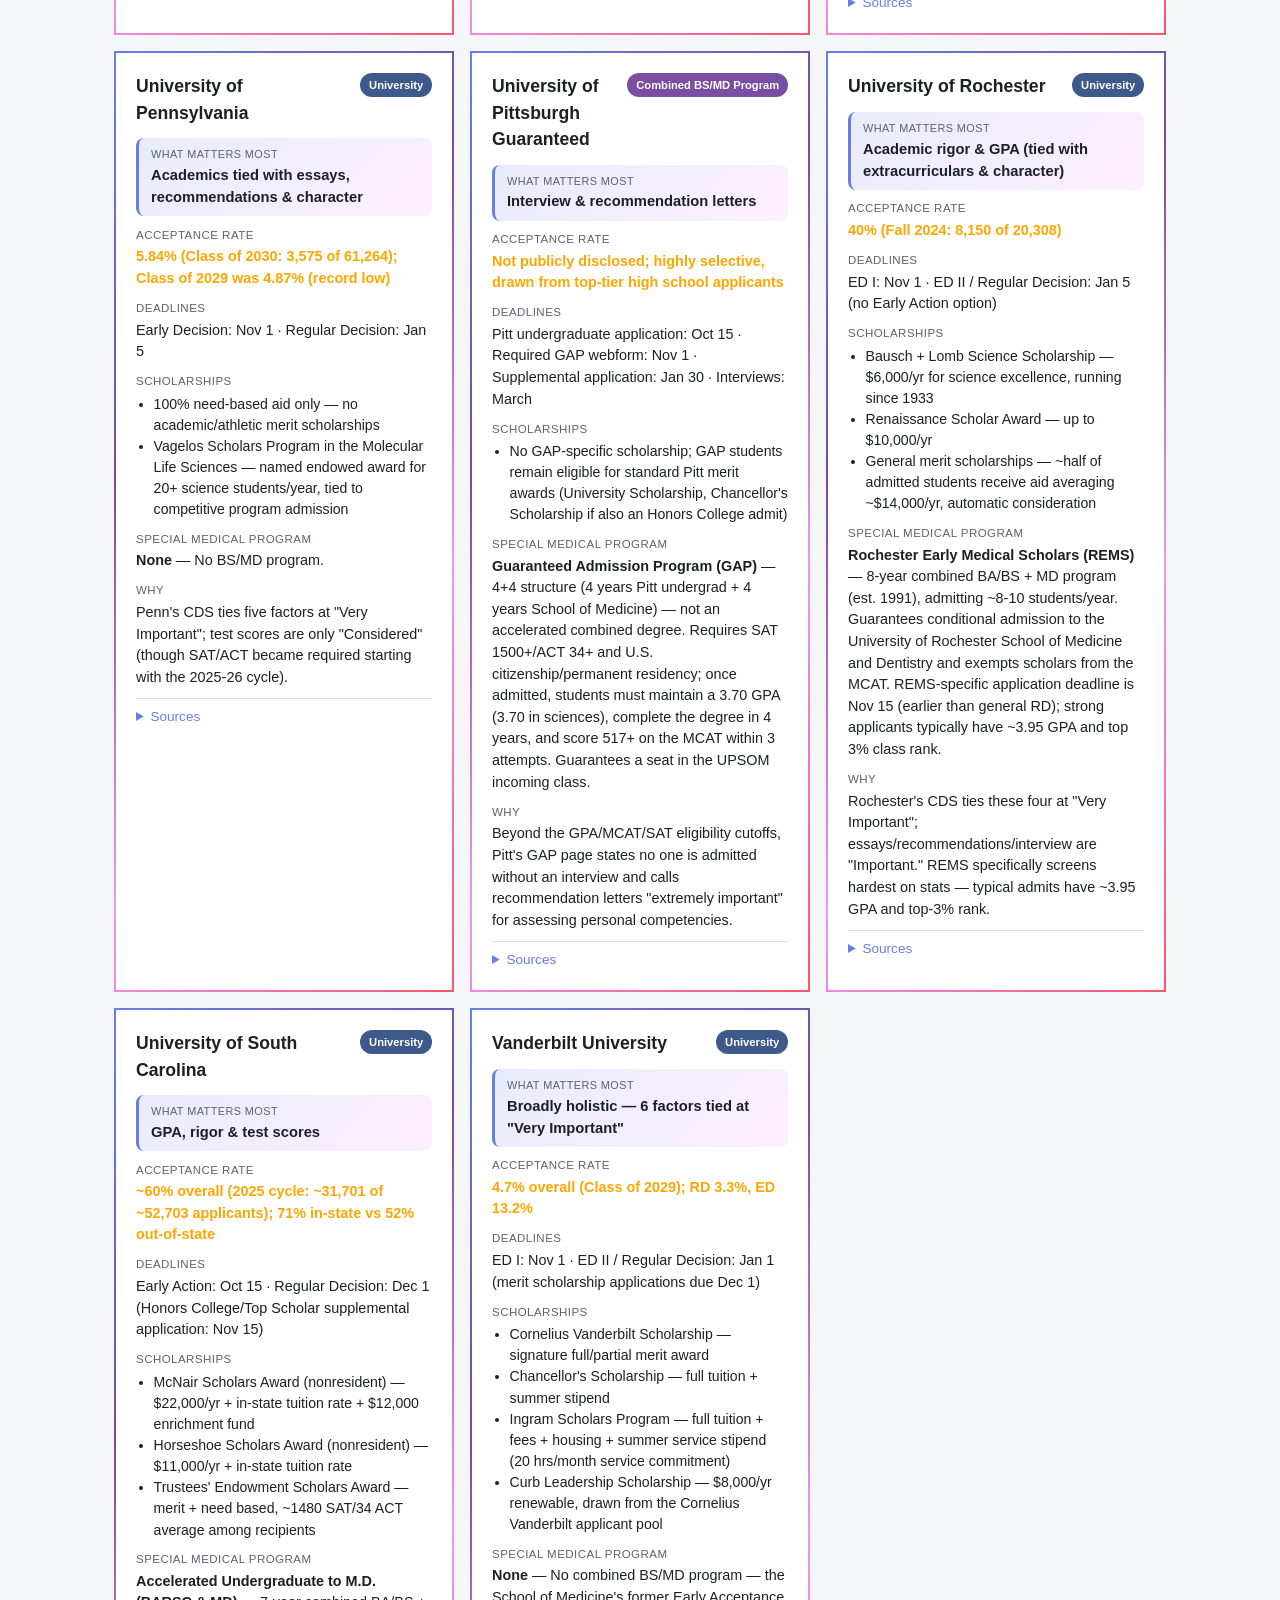
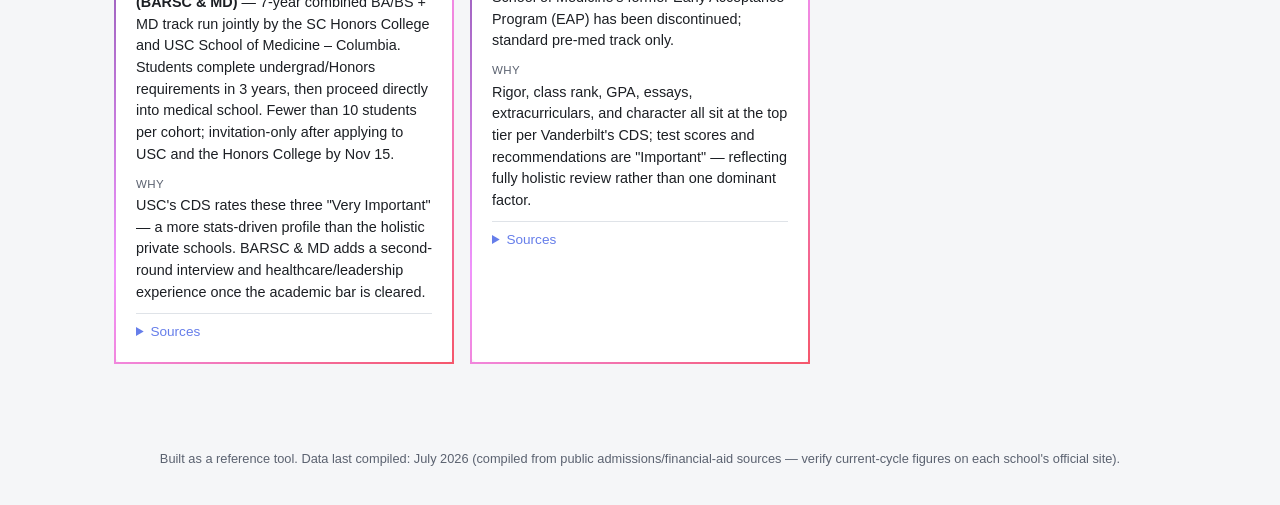
==== commit 73a34a12: "Add Net Price Calculator nav link to index.html" ====
--- a/index.html
+++ b/index.html
@@ -10,6 +10,7 @@
 <nav class="site-nav">
   <a href="index.html" class="nav-link active">Explorer</a>
   <a href="compare.html" class="nav-link">Compare</a>
+  <a href="npc.html" class="nav-link">Net Price Calculator</a>
 </nav>
 
 <header class="site-header">
